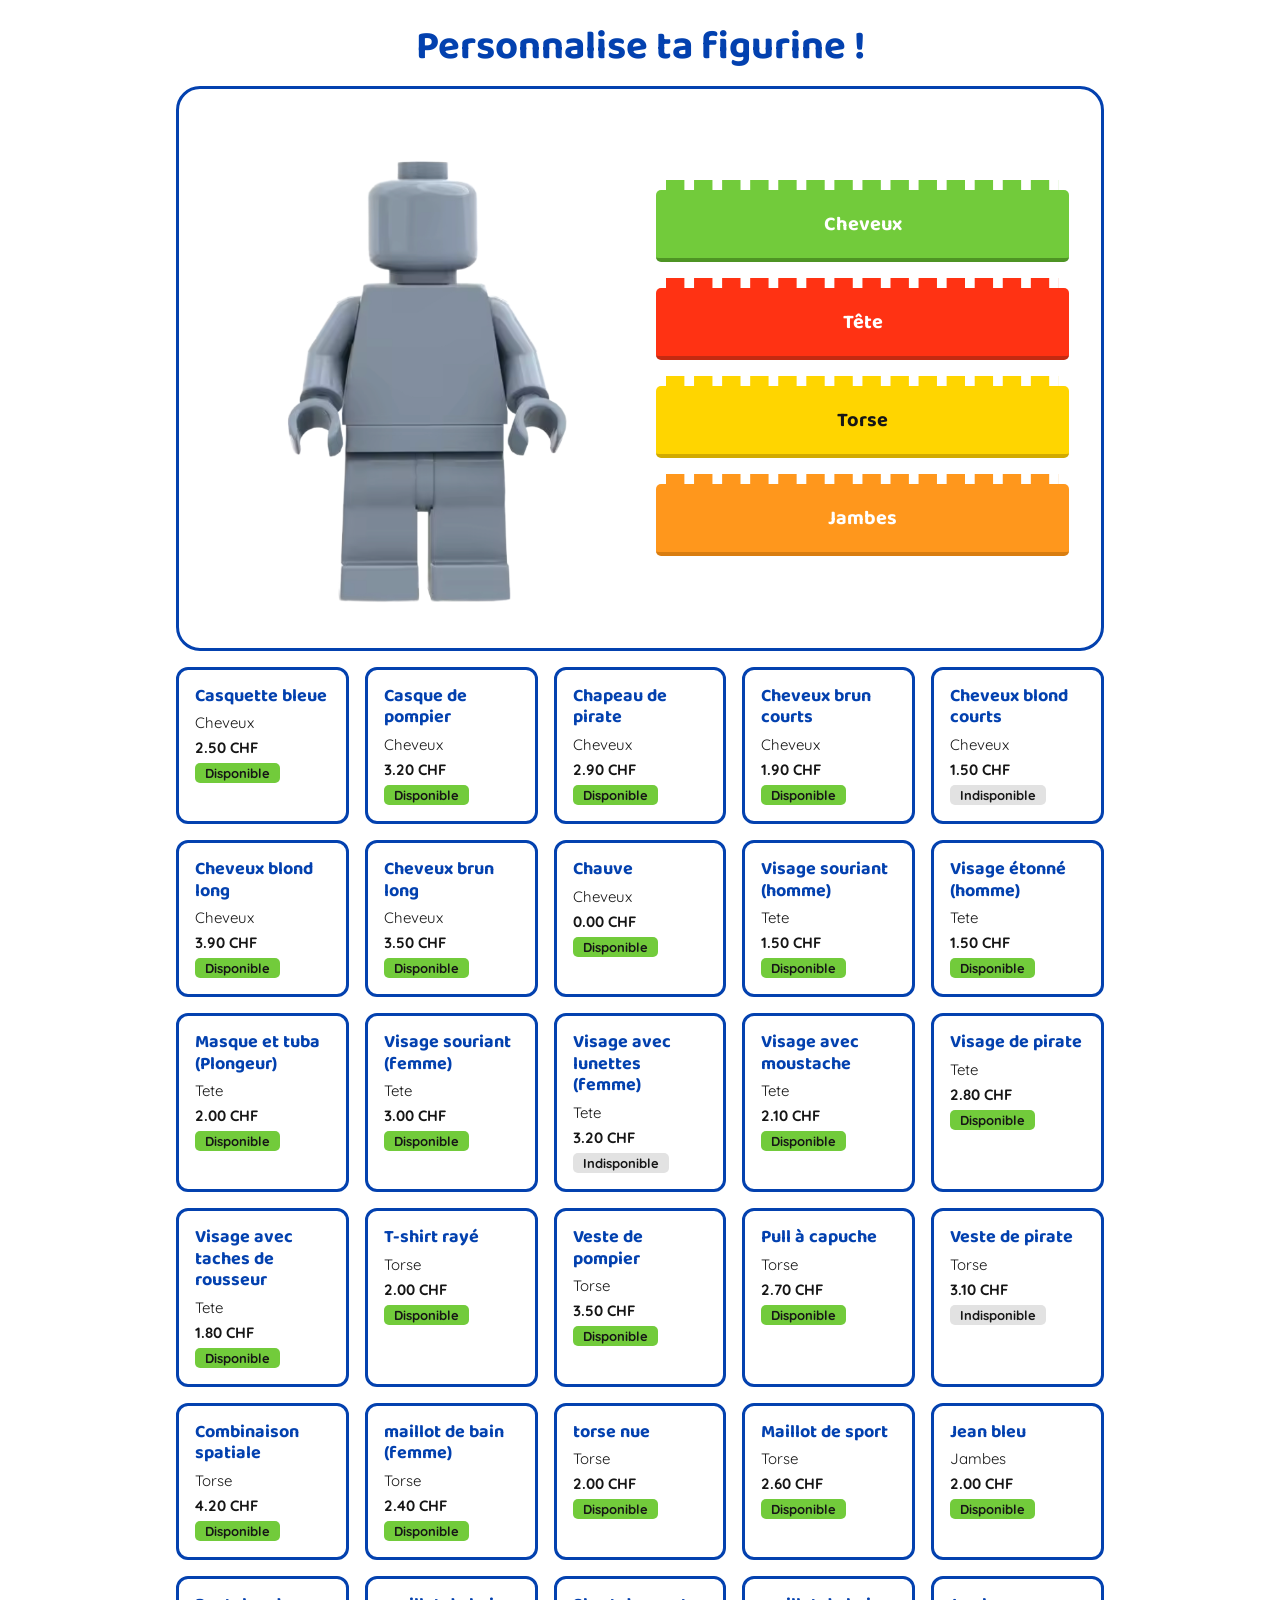
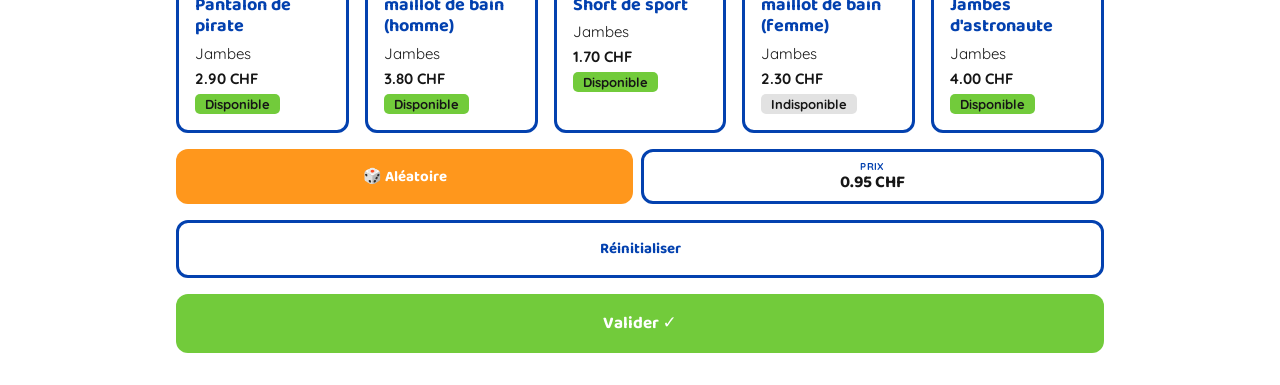
==== index.html @ 12a917ff "Ajoute le projet Figurine Creator" ====
<!doctype html>
<html lang="fr">
<head>
  <meta charset="utf-8">
  <meta name="viewport" content="width=device-width, initial-scale=1">
  <title>Figurine Creator — Personnalise ta figurine</title>
  <link rel="preconnect" href="https://fonts.googleapis.com">
  <link href="https://fonts.googleapis.com/css2?family=Baloo+2:wght@600;700&family=Quicksand:wght@500;600;700&display=swap" rel="stylesheet">
  <link rel="stylesheet" href="style.css">
</head>
<body>
  <header class="entete">
    <h1>Personnalise ta figurine !</h1>
  </header>

  <main class="contenu-principal">
    <section class="carte-figurine" aria-label="Aperçu et choix de la figurine">

      <div class="apercu-figurine">
        <img src="image/craotor-basique.png" alt="Aperçu de la figurine en cours de personnalisation">
      </div>

      <nav class="choix-categories" aria-label="Catégories à personnaliser">
        <button type="button" class="bouton-categorie bouton-categorie--vert" data-categorie="cheveux" aria-pressed="false">Cheveux</button>
        <button type="button" class="bouton-categorie bouton-categorie--rouge" data-categorie="tete" aria-pressed="false">Tête</button>
        <button type="button" class="bouton-categorie bouton-categorie--jaune" data-categorie="torse" aria-pressed="false">Torse</button>
        <button type="button" class="bouton-categorie bouton-categorie--orange" data-categorie="jambes" aria-pressed="false">Jambes</button>
      </nav>

    </section>

    <p id="etat" role="status"></p>
    <section id="liste-cartes" class="liste-cartes" aria-label="Options de personnalisation"></section>

    <div class="ligne-actions">
      <button type="button" class="bouton bouton--alea">🎲 Aléatoire</button>
      <button type="button" class="bouton bouton--prix">
        <span class="prix-label">Prix</span>
        <span class="prix-valeur">0.95 CHF</span>
      </button>
    </div>

    <button type="button" class="bouton bouton--reset">Réinitialiser</button>

    <button type="button" class="bouton bouton--valider">Valider ✓</button>
  </main>

  <script src="app.js"></script>
</body>
</html>
---- style.css ----
/* ============================================================
   FIGURINE CREATOR — Design tokens (variables CSS)
   Palette 60-30-10 : blanc (dominante), bleu (secondaire),
   couleurs vives (accent, une par catégorie).
   ============================================================ */
:root {
  /* Couleurs */
  --color-primary: #0341AF;
  --color-vert: #72CB3B;
  --color-vert-ombre: #4E9424;
  --color-rouge: #FF3213;
  --color-rouge-ombre: #C42A11;
  --color-jaune: #FFD500;
  --color-jaune-ombre: #D1AA00;
  --color-orange: #FF971C;
  --color-orange-ombre: #D97D10;
  --color-encre: #161616;
  --color-fond: #FFFFFF;

  /* Typographie  */
  --font-titre: 'Baloo 2', system-ui, sans-serif;
  --font-texte: 'Quicksand', system-ui, sans-serif;
  --taille-base: 15px;
  --taille-titre: 40px;
  --taille-bouton: 15px;
  --taille-petit: 10px;

  /* Espacements  */
  --space-1: 8px;
  --space-2: 16px;
  --space-3: 24px;
  --space-4: 32px;

  /* Rayons de courbure */
  --radius-bouton: 12px;
  --radius-carte: 24px;
  --radius-petit: 5px;
}

* {
  box-sizing: border-box;
}

body {
  margin: 0;
  background: var(--color-fond);
  font-family: var(--font-texte);
  color: var(--color-encre);
}

button {
  font-family: inherit;
  cursor: pointer;
}

/* ============================================================
   Mise en page générale — Flexbox pour l'empilement vertical
   (header, carte, boutons d'action) : un seul axe, c'est
   exactement le cas d'usage de Flexbox.
   ============================================================ */
.entete {
  padding: var(--space-3) var(--space-2) 0;
  text-align: center;
}

.entete h1 {
  margin: 0;
  font-family: var(--font-titre);
  font-weight: 700;
  font-size: var(--taille-titre);
  line-height: 1.15;
  color: var(--color-primary);
}

.contenu-principal {
  max-width: 560px;
  margin: 0 auto;
  padding: var(--space-2) var(--space-2) var(--space-4);
  display: flex;
  flex-direction: column;
  gap: var(--space-2);
}

/* Carte contenant l'aperçu + les catégories.
   Flexbox en mode "row" : un axe, la figurine à gauche,
   la colonne de catégories à droite. */
.carte-figurine {
  background: var(--color-fond);
  border: 3px solid var(--color-primary);
  border-radius: var(--radius-carte);
  padding: var(--space-3) var(--space-2);
  display: flex;
  flex-direction: row;
  align-items: center;
  gap: var(--space-2);
}

.apercu-figurine {
  flex: 1;
  display: flex;
  justify-content: center;
}

.apercu-figurine img {
  width: 100%;
  max-width: 220px;
  height: auto;
}

/* ============================================================
   Catégories — CSS Grid pour la liste de boutons :
   une seule colonne verticale à côté de la figurine.
   ============================================================ */
.choix-categories {
  flex: 1;
  display: grid;
  grid-template-columns: 1fr;
  gap: var(--space-1);
}

.bouton-categorie {
  position: relative;
  margin-top: 10px; /* place pour les tenons */
  font-family: var(--font-titre);
  font-weight: 700;
  font-size: 16px;
  border: none;
  border-radius: var(--radius-petit);
  padding: 16px;
  min-height: 56px;
  color: #FFFFFF;
  background: var(--brique);
  border-bottom: 4px solid var(--brique-ombre);
}

/* Tenons de la brique Lego : une rangée de petits plots
   au-dessus du bouton, répartis régulièrement (repeat: space). */
.bouton-categorie::before {
  content: "";
  position: absolute;
  bottom: 100%;
  left: 10px;
  right: 10px;
  height: 10px;
  background-image: linear-gradient(90deg, var(--brique) 0 65%, transparent 65% 100%);
  background-size: 28px 100%;
  background-repeat: space no-repeat;
}

.bouton-categorie--vert   { --brique: var(--color-vert);   --brique-ombre: var(--color-vert-ombre); }
.bouton-categorie--rouge  { --brique: var(--color-rouge);  --brique-ombre: var(--color-rouge-ombre); }
.bouton-categorie--jaune  { --brique: var(--color-jaune);  --brique-ombre: var(--color-jaune-ombre); color: var(--color-encre); }
.bouton-categorie--orange { --brique: var(--color-orange); --brique-ombre: var(--color-orange-ombre); }

/* Boutons d'action du bas */
.ligne-actions {
  display: flex;
  gap: var(--space-1);
}

.bouton {
  flex: 1;
  width: 100%;
  font-family: var(--font-titre);
  font-weight: 700;
  font-size: var(--taille-bouton);
  border-radius: var(--radius-bouton);
  padding: 14px 10px;
  border: none;
}

.bouton--alea {
  color: #FFFFFF;
  background: var(--color-orange);
}

.bouton--prix {
  color: var(--color-encre);
  background: #FFFFFF;
  border: 3px solid var(--color-primary);
  display: flex;
  flex-direction: column;
  align-items: center;
  gap: 2px;
  line-height: 1;
  padding: 10px;
}

.prix-label {
  font-family: var(--font-texte);
  font-weight: 700;
  font-size: var(--taille-petit);
  text-transform: uppercase;
  letter-spacing: 0.04em;
  color: var(--color-primary);
}

.prix-valeur {
  font-size: 17px;
}

.bouton--reset {
  color: var(--color-primary);
  background: #FFFFFF;
  border: 3px solid var(--color-primary);
}

.bouton--valider {
  color: #FFFFFF;
  background: var(--color-vert);
  font-size: 17px;
  padding: 16px 10px;
}

/* ============================================================
   Responsive — transition fluide mobile → bureau à 768px.
   Au-delà, la carte et la figurine s'agrandissent (les
   catégories restent en une colonne verticale), sans jamais provoquer de
   défilement horizontal (testé à 390px et 1440px).
   ============================================================ */
@media (min-width: 768px) {
  .contenu-principal {
    max-width: 960px;
  }

  .carte-figurine {
    padding: var(--space-4);
    gap: var(--space-4);
    min-height: 60vh;
  }

  .apercu-figurine img {
    max-width: 420px;
  }

  .choix-categories {
    gap: var(--space-2);
  }

  .bouton-categorie {
    font-size: 20px;
    min-height: 72px;
  }
}

/* ============================================================
   Cartes des options (fabriquées par app.js depuis data.json)
   Grid : autant de colonnes que la largeur le permet,
   sans débordement à 390px comme à 1440px.
   ============================================================ */
#etat {
  margin: 0;
  text-align: center;
  font-weight: 600;
  color: var(--color-primary);
}

#etat:empty {
  display: none;
}

.liste-cartes {
  display: grid;
  grid-template-columns: repeat(auto-fill, minmax(150px, 1fr));
  gap: var(--space-2);
}

.carte {
  display: flex;
  flex-direction: column;
  gap: 6px;
  padding: var(--space-2);
  background: var(--color-fond);
  border: 3px solid var(--color-primary);
  border-radius: var(--radius-bouton);
}

.carte-titre {
  margin: 0;
  font-family: var(--font-titre);
  font-size: 18px;
  line-height: 1.2;
  color: var(--color-primary);
}

.carte-categorie,
.carte-prix {
  margin: 0;
  font-size: var(--taille-base);
}

.carte-categorie {
  text-transform: capitalize;
}

.carte-prix {
  font-weight: 700;
}

.carte-dispo {
  margin: 0;
  align-self: flex-start;
  padding: 2px 10px;
  border-radius: var(--radius-petit);
  font-size: 13px;
  font-weight: 700;
  color: var(--color-encre);
}

.carte-dispo.dispo {
  background: var(--color-vert);
}

.carte-dispo.indispo {
  background: #E2E2E2;
}

/* Bouton de catégorie choisi : contour bleu autour du bouton. */
.bouton-categorie[aria-pressed="true"] {
  outline: 4px solid var(--color-primary);
  outline-offset: 3px;
}
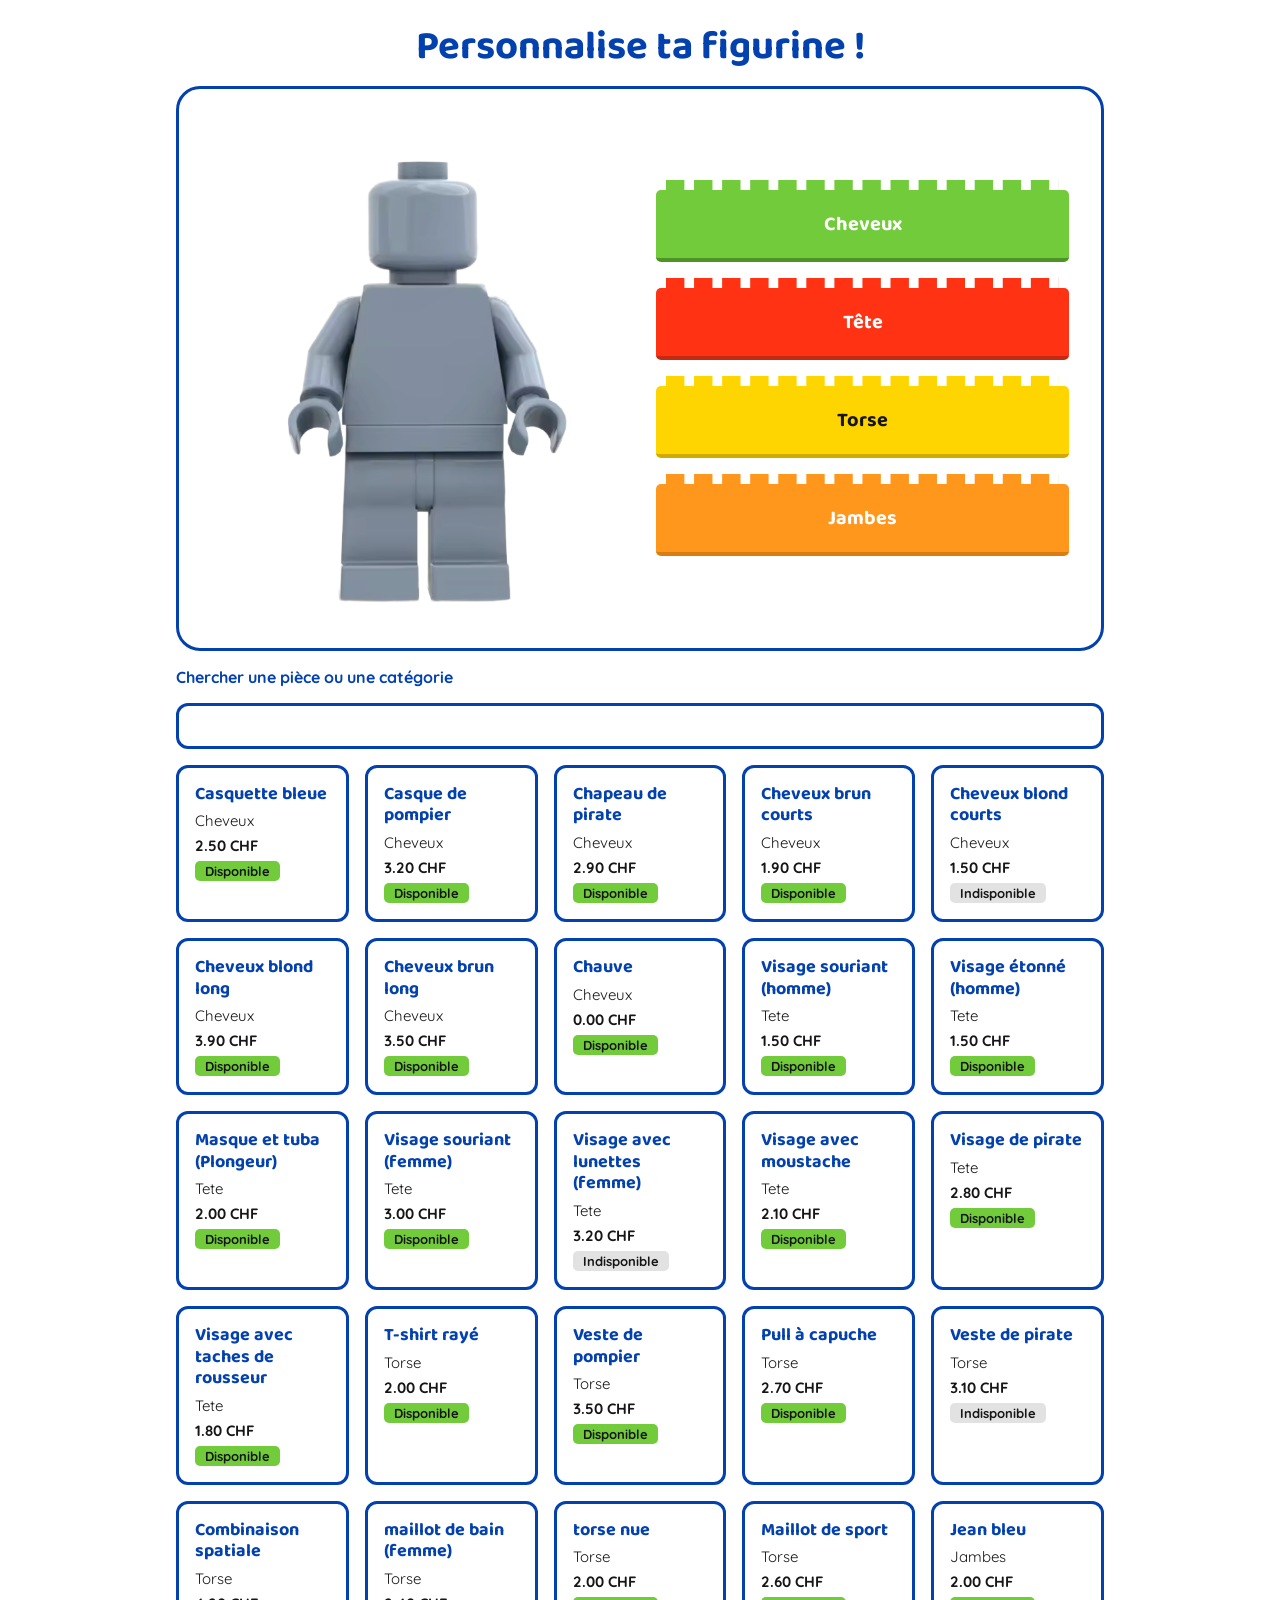
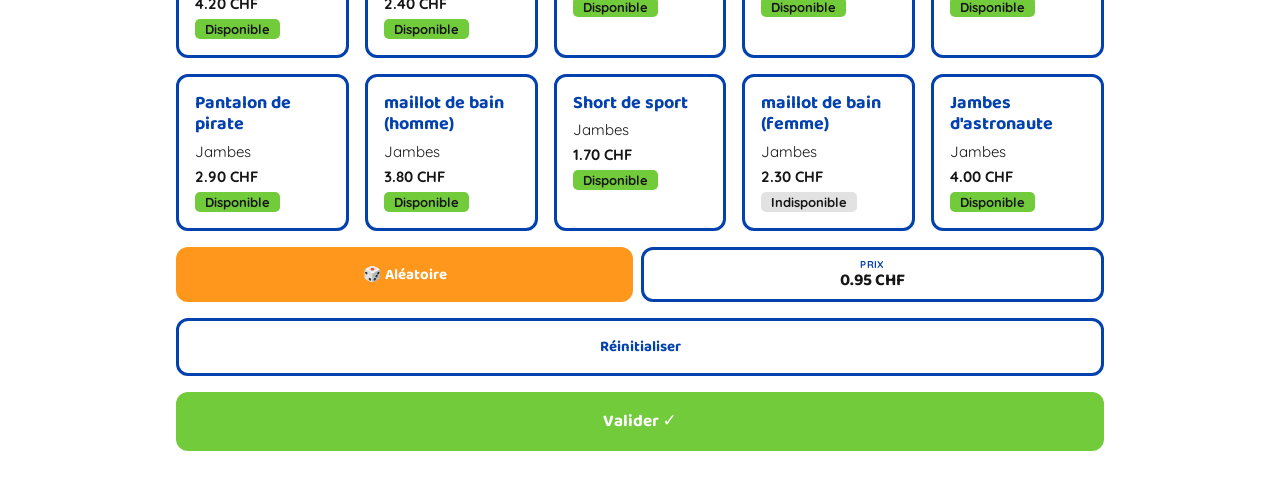
==== commit 02863e98: "Ajoute la recherche sur la liste Co-Authored-By: Claude Opus 5.5 <noreply@anthropic.com>" ====
--- a/index.html
+++ b/index.html
@@ -30,6 +30,11 @@
     </section>
 
     <p id="etat" role="status"></p>
+
+    <label for="recherche" class="label-recherche">Chercher une pièce ou une catégorie</label>
+    <input type="search" id="recherche" class="champ">
+    <p id="aucun-resultat" hidden>Aucune pièce ne correspond à ta recherche.</p>
+
     <section id="liste-cartes" class="liste-cartes" aria-label="Options de personnalisation"></section>
 
     <div class="ligne-actions">
--- a/style.css
+++ b/style.css
@@ -320,3 +320,54 @@
   outline: 4px solid var(--color-primary);
   outline-offset: 3px;
 }
+
+/* ============================================================
+   Recherche et formulaire (semaine 12)
+   ============================================================ */
+.label-recherche,
+.formulaire label {
+  font-weight: 700;
+  color: var(--color-primary);
+}
+
+.champ {
+  width: 100%;
+  padding: 10px 12px;
+  font-family: inherit;
+  font-size: 16px;
+  border: 3px solid var(--color-primary);
+  border-radius: var(--radius-bouton);
+  background: var(--color-fond);
+  color: var(--color-encre);
+}
+
+#aucun-resultat {
+  margin: 0;
+  text-align: center;
+  font-weight: 600;
+}
+
+.formulaire {
+  display: flex;
+  flex-direction: column;
+  gap: var(--space-1);
+  padding: var(--space-2);
+  border: 3px solid var(--color-primary);
+  border-radius: var(--radius-carte);
+}
+
+.formulaire h2 {
+  margin: 0;
+  font-family: var(--font-titre);
+  color: var(--color-primary);
+}
+
+#erreurs {
+  margin: 0;
+  font-weight: 700;
+  color: var(--color-rouge-ombre);
+}
+
+#erreurs:empty {
+  display: none;
+}
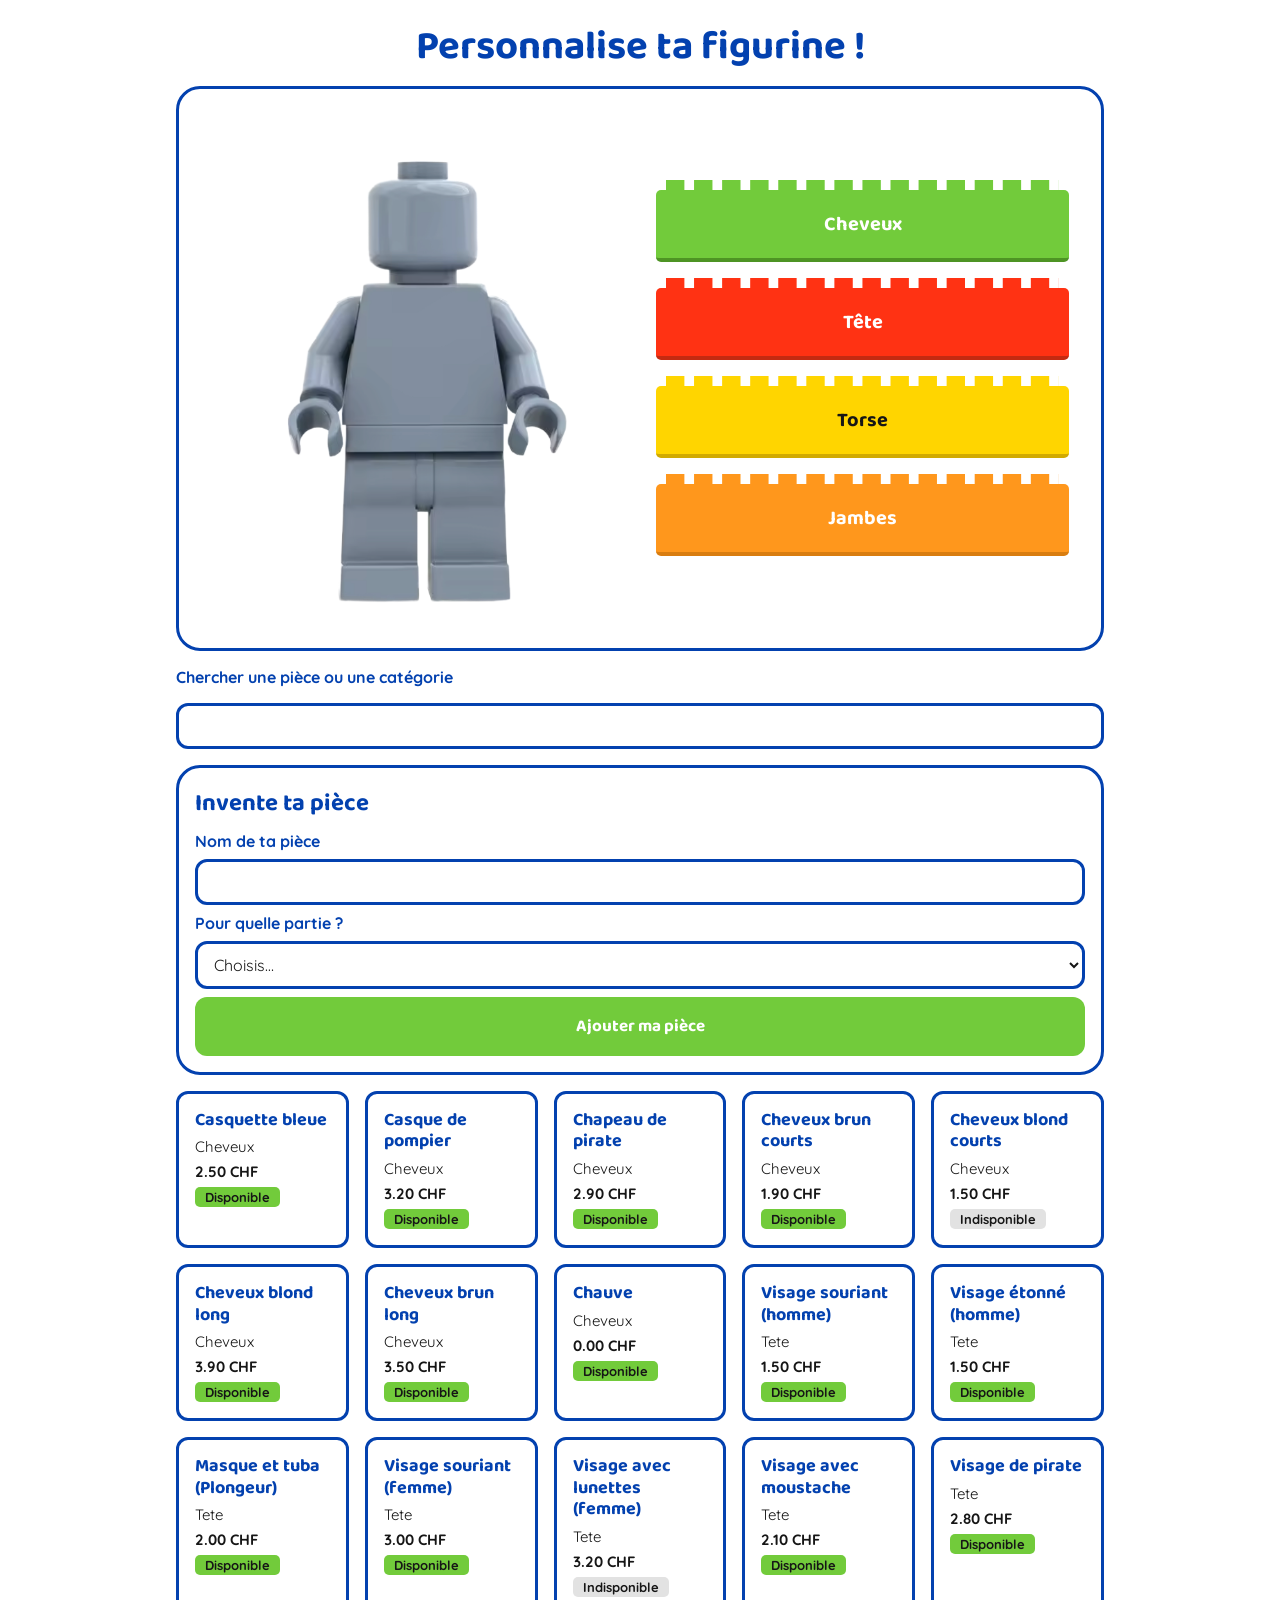
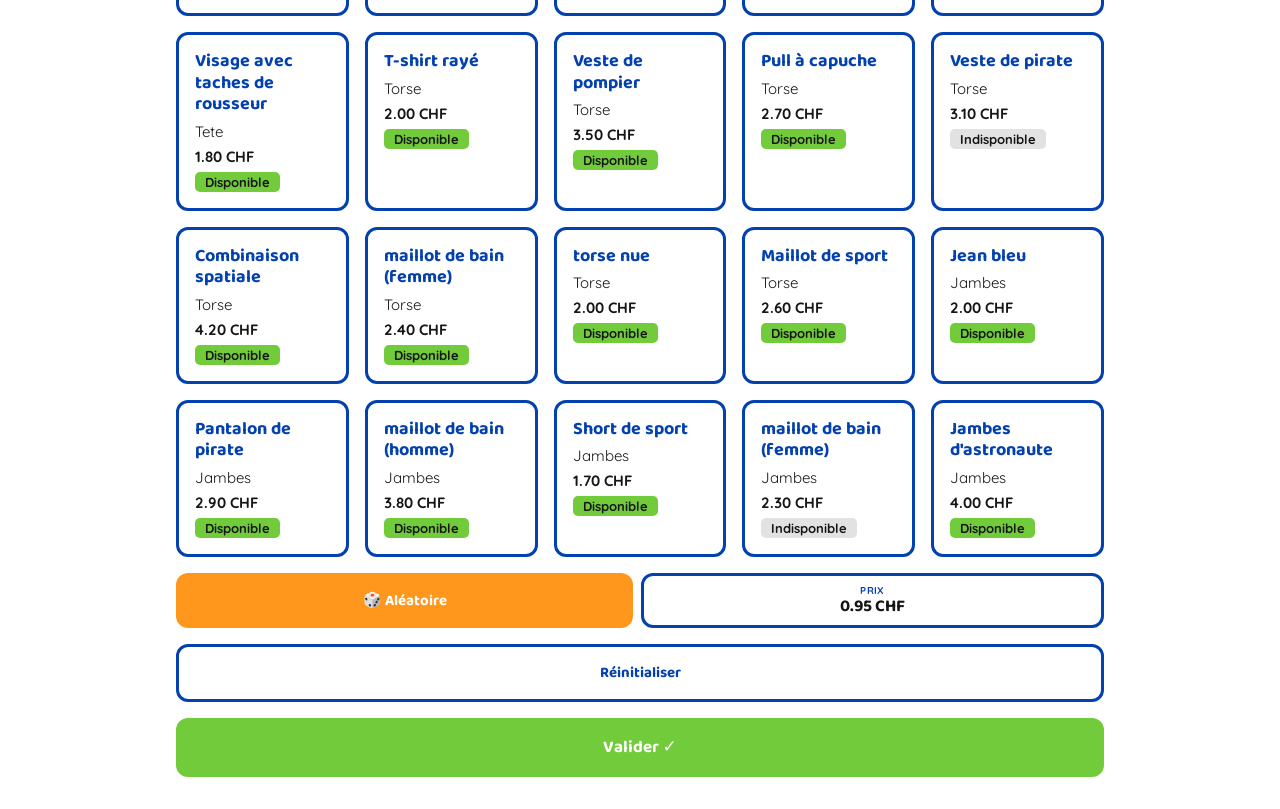
==== commit ee5f3e45: "Ajoute le formulaire du brief, erreurs dans #erreurs Co-Authored-By: Claude Opus 5.5 <noreply@anthro" ====
--- a/index.html
+++ b/index.html
@@ -35,6 +35,22 @@
     <input type="search" id="recherche" class="champ">
     <p id="aucun-resultat" hidden>Aucune pièce ne correspond à ta recherche.</p>
 
+    <form id="inventer" class="formulaire">
+      <h2>Invente ta pièce</h2>
+      <label for="champ-titre">Nom de ta pièce</label>
+      <input type="text" id="champ-titre" name="titre" class="champ">
+      <label for="champ-categorie">Pour quelle partie ?</label>
+      <select id="champ-categorie" name="categorie" class="champ">
+        <option value="">Choisis…</option>
+        <option value="cheveux">Cheveux</option>
+        <option value="tete">Tête</option>
+        <option value="torse">Torse</option>
+        <option value="jambes">Jambes</option>
+      </select>
+      <p id="erreurs" aria-live="polite"></p>
+      <button type="submit" class="bouton bouton--valider">Ajouter ma pièce</button>
+    </form>
+
     <section id="liste-cartes" class="liste-cartes" aria-label="Options de personnalisation"></section>
 
     <div class="ligne-actions">
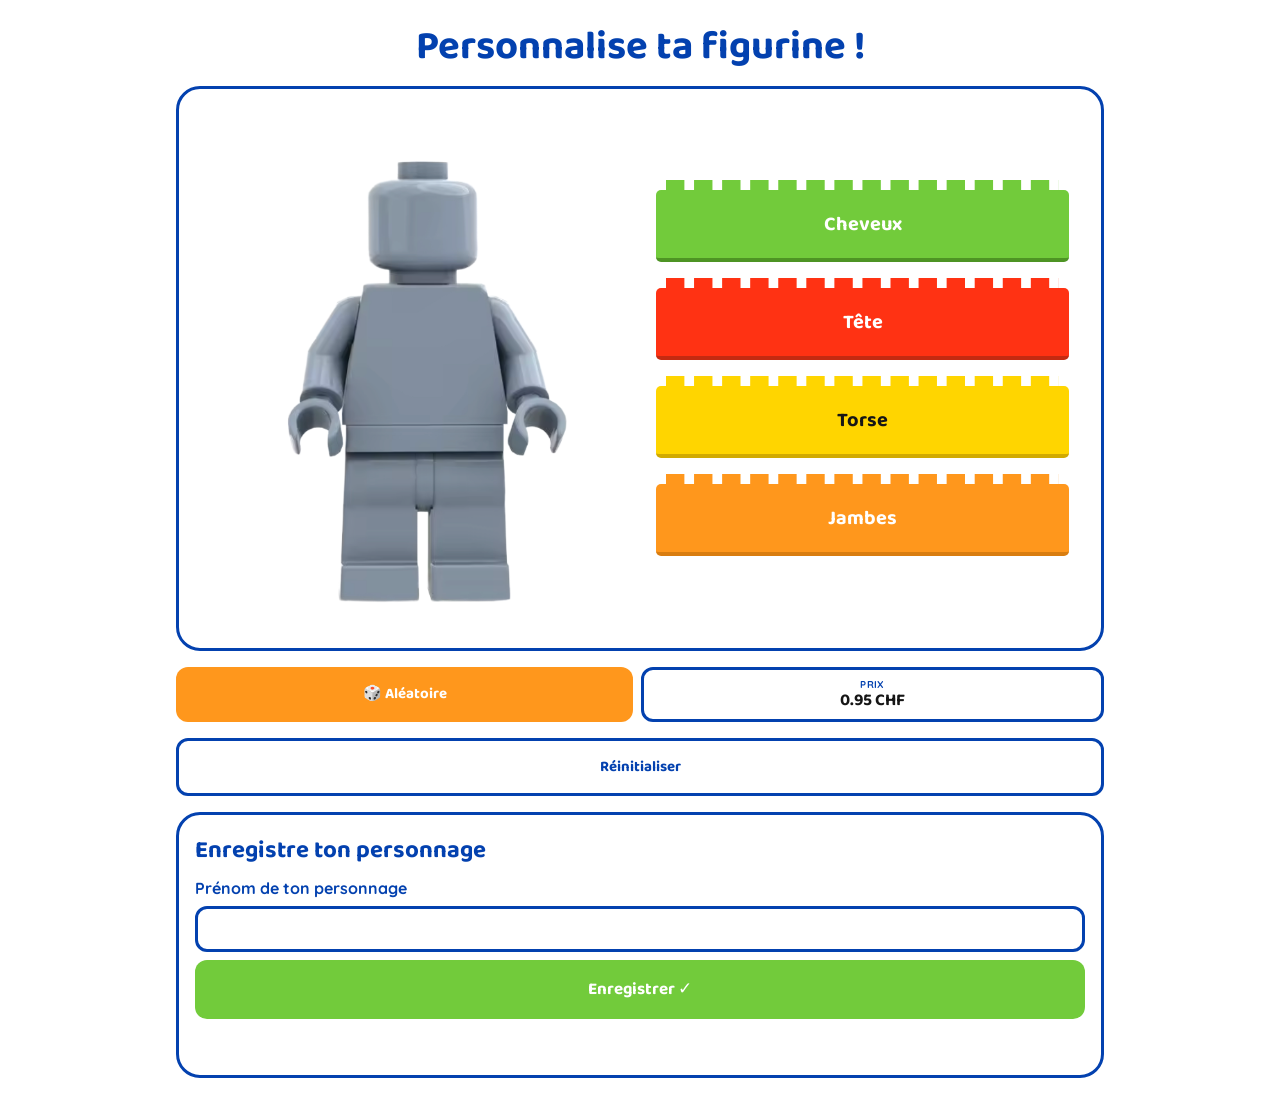
==== commit 1bece784: "Range les fichiers du projet" ====
--- a/index.html
+++ b/index.html
@@ -21,37 +21,13 @@
       </div>
 
       <nav class="choix-categories" aria-label="Catégories à personnaliser">
-        <button type="button" class="bouton-categorie bouton-categorie--vert" data-categorie="cheveux" aria-pressed="false">Cheveux</button>
-        <button type="button" class="bouton-categorie bouton-categorie--rouge" data-categorie="tete" aria-pressed="false">Tête</button>
-        <button type="button" class="bouton-categorie bouton-categorie--jaune" data-categorie="torse" aria-pressed="false">Torse</button>
-        <button type="button" class="bouton-categorie bouton-categorie--orange" data-categorie="jambes" aria-pressed="false">Jambes</button>
+        <a href="cheveux.html" class="bouton-categorie bouton-categorie--vert">Cheveux</a>
+        <a href="tete.html" class="bouton-categorie bouton-categorie--rouge">Tête</a>
+        <a href="torse.html" class="bouton-categorie bouton-categorie--jaune">Torse</a>
+        <a href="jambes.html" class="bouton-categorie bouton-categorie--orange">Jambes</a>
       </nav>
 
     </section>
-
-    <p id="etat" role="status"></p>
-
-    <label for="recherche" class="label-recherche">Chercher une pièce ou une catégorie</label>
-    <input type="search" id="recherche" class="champ">
-    <p id="aucun-resultat" hidden>Aucune pièce ne correspond à ta recherche.</p>
-
-    <form id="inventer" class="formulaire">
-      <h2>Invente ta pièce</h2>
-      <label for="champ-titre">Nom de ta pièce</label>
-      <input type="text" id="champ-titre" name="titre" class="champ">
-      <label for="champ-categorie">Pour quelle partie ?</label>
-      <select id="champ-categorie" name="categorie" class="champ">
-        <option value="">Choisis…</option>
-        <option value="cheveux">Cheveux</option>
-        <option value="tete">Tête</option>
-        <option value="torse">Torse</option>
-        <option value="jambes">Jambes</option>
-      </select>
-      <p id="erreurs" aria-live="polite"></p>
-      <button type="submit" class="bouton bouton--valider">Ajouter ma pièce</button>
-    </form>
-
-    <section id="liste-cartes" class="liste-cartes" aria-label="Options de personnalisation"></section>
 
     <div class="ligne-actions">
       <button type="button" class="bouton bouton--alea">🎲 Aléatoire</button>
@@ -63,7 +39,14 @@
 
     <button type="button" class="bouton bouton--reset">Réinitialiser</button>
 
-    <button type="button" class="bouton bouton--valider">Valider ✓</button>
+    <form id="enregistrer" class="formulaire">
+      <h2>Enregistre ton personnage</h2>
+      <label for="champ-prenom">Prénom de ton personnage</label>
+      <input type="text" id="champ-prenom" name="prenom" class="champ" autocomplete="off">
+      <p id="erreurs" aria-live="polite"></p>
+      <button type="submit" class="bouton bouton--valider">Enregistrer ✓</button>
+      <p id="confirmation" role="status"></p>
+    </form>
   </main>
 
   <script src="app.js"></script>
--- a/style.css
+++ b/style.css
@@ -131,6 +131,21 @@
   color: #FFFFFF;
   background: var(--brique);
   border-bottom: 4px solid var(--brique-ombre);
+  /* Les boutons sont maintenant des liens <a> : on centre le texte
+     et on enlève le soulignement. */
+  display: flex;
+  align-items: center;
+  justify-content: center;
+  text-decoration: none;
+}
+
+/* Lien « Retour » en haut des pages de catégorie */
+.lien-retour {
+  display: inline-block;
+  margin-bottom: var(--space-1);
+  font-family: var(--font-titre);
+  font-weight: 700;
+  color: var(--color-primary);
 }
 
 /* Tenons de la brique Lego : une rangée de petits plots
